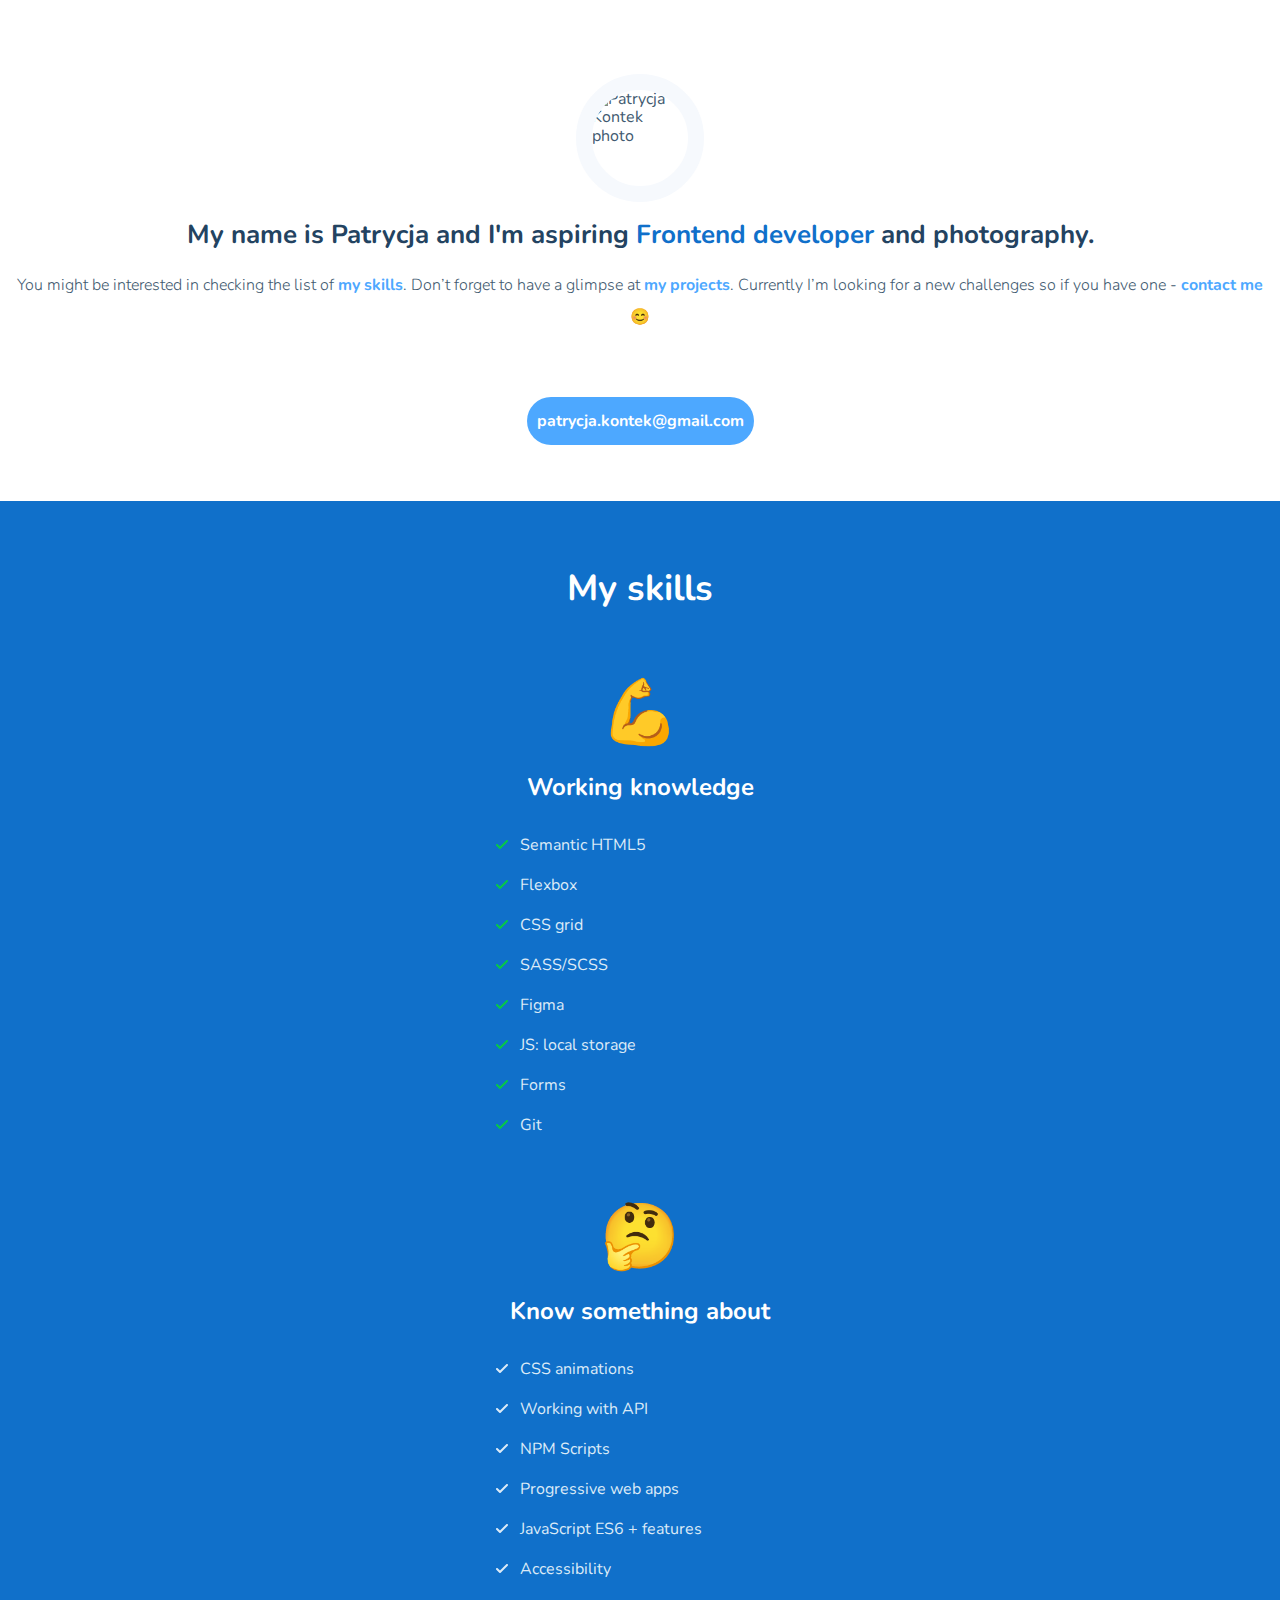
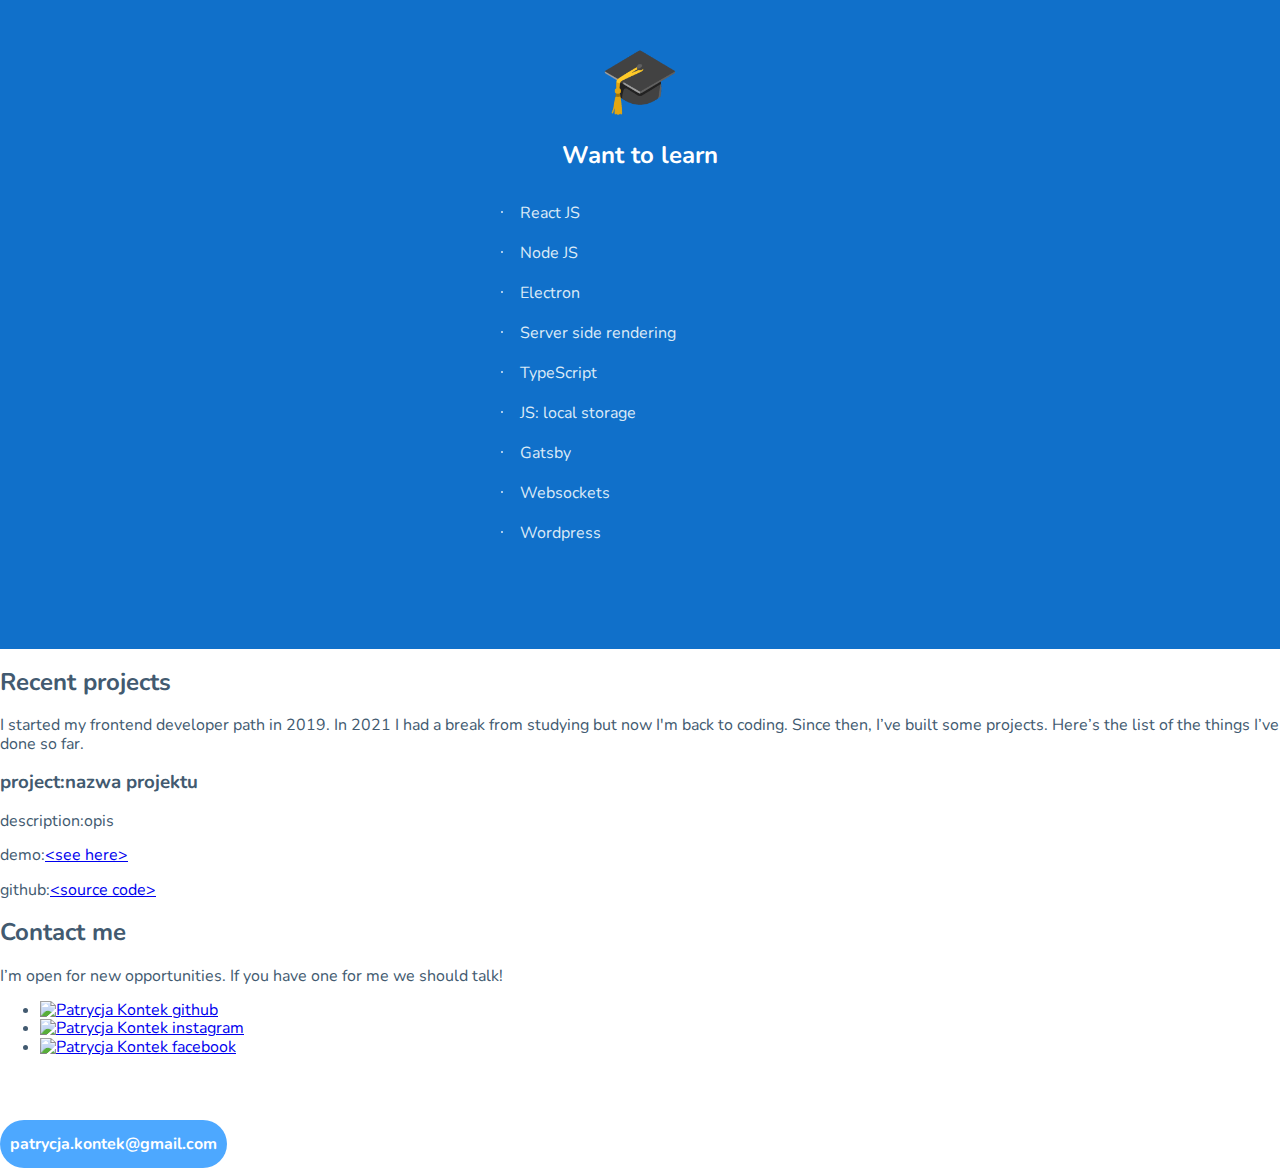
==== index.html @ debf0a19 "Updates" ====
<!doctype html><html lang="en"><head><meta charset="UTF-8"/><meta name="viewport" content="width=device-width,initial-scale=1"/><title>Patrycja Kontek - portfolio</title><meta name="description" content="PK skills & projects"/><meta property="og:title" content="Patrycja Kontek - portfolio"/><meta property="og:description" content="PK skills & projects"/><meta property="og:url" content="https://ptkontek.github.io"/><meta property="og:image" content="https://ptkontek.github.io/ptkontek.github.io/PK.png"/><link href="index.a20d1185.css" rel="stylesheet"></head><body><main><section class="hero"><div class="hero__image-container"><img class="hero__image" src="img/avatar.f8766d34.jpg" alt="Patrycja Kontek photo"/> <span class="hero__hello">Hey there! 👋</span></div><div class="hero__description"><h1 class="hero__header">My name is Patrycja and I'm aspiring <span class="hero__special">Frontend developer</span> and photography.</h1><p class="hero__paragraph">You might be interested in checking the list of <a class="hero__link" href="#skills">my skills</a>. Don’t forget to have a glimpse at <a class="hero__link" href="#project">my projects</a>. Currently I’m looking for a new challenges so if you have one - <a class="hero__link" href="#contact">contact me</a> 😊</p><a class="hero__contact" href="mailto:patrycja.kontek.programista@gmail.com">patrycja.kontek@gmail.com</a></div></section><section class="skills" id="skills"><h2 class="skills__header">My skills</h2><article class="skills-section"><span class="skills-section__emoji">💪</span><h3 class="skills-section__header">Working knowledge</h3><ul class="skills-list"><li class="skills-list__item">Semantic HTML5</li><li class="skills-list__item">Flexbox</li><li class="skills-list__item">CSS grid</li><li class="skills-list__item">SASS/SCSS</li><li class="skills-list__item">Figma</li><li class="skills-list__item">JS: local storage</li><li class="skills-list__item">Forms</li><li class="skills-list__item">Git</li></ul></article><article class="skills-section"><span class="skills-section__emoji">🤔</span><h3 class="skills-section__header">Know something about</h3><ul class="skills-list skills-list--grey"><li class="skills-list__item">CSS animations</li><li class="skills-list__item">Working with API</li><li class="skills-list__item">NPM Scripts</li><li class="skills-list__item">Progressive web apps</li><li class="skills-list__item">JavaScript ES6 + features</li><li class="skills-list__item">Accessibility</li></ul></article><article class="skills-section"><span class="skills-section__emoji">🎓</span><h3 class="skills-section__header">Want to learn</h3><ul class="skills-list skills-list--dot"><li class="skills-list__item">React JS</li><li class="skills-list__item">Node JS</li><li class="skills-list__item">Electron</li><li class="skills-list__item">Server side rendering</li><li class="skills-list__item">TypeScript</li><li class="skills-list__item">JS: local storage</li><li class="skills-list__item">Gatsby</li><li class="skills-list__item">Websockets</li><li class="skills-list__item">Wordpress</li></ul></article></section><section class="projects" id="project"><h2 class="project__header">Recent projects</h2><p class="project__description">I started my frontend developer path in 2019. In 2021 I had a break from studying but now I'm back to coding. Since then, I’ve built some projects. Here’s the list of the things I’ve done so far.</p><div class="project-grid"><article class="project"><h3 class="project__title"><span>project:</span><span>nazwa projektu</span></h3><p><span>description:</span><span>opis</span></p><p><span>demo:</span><span><a href="#" title="opis">&lt;see here&gt;</a></span></p><p><span>github:</span><span><a href="#" title="opis">&lt;source code&gt;</a></span></p></article></div></section><section class="contact" id="contact"><h2 class="contact__header">Contact me</h2><p class="contact__description">I’m open for new opportunities. If you have one for me we should talk!</p><div class="contact__links"><ul class="socials"><li class="socials__item"><a class="socials__link" href="https://github.com/ptkontek/"><img class="socials__icon" alt="Patrycja Kontek github"/></a></li><li class="socials__item"><a class="socials__link" href="https://www.instagram.com/patrycja_kontek/"><img class="socials__icon" alt="Patrycja Kontek instagram"/></a></li><li class="socials__item"><a class="socials__link" href="https://www.facebook.com/patrycja.kontek/"><img class="socials__icon" alt="Patrycja Kontek facebook"/></a></li></ul><a class="hero__contact" href="mailto:patrycja.kontek.programista@gmail.com">patrycja.kontek@gmail.com</a></div></section></main><script src="index.a20d1185.js"></script></body></html>
---- index.a20d1185.css ----
@import url(https://fonts.googleapis.com/css2?family=Nunito:wght@300;400;600;700&family=Roboto:wght@400;700&display=swap);
/*! normalize.css v8.0.1 | MIT License | github.com/necolas/normalize.css */html{line-height:1.15;-webkit-text-size-adjust:100%}body{margin:0}main{display:block}h1{font-size:2em;margin:.67em 0}hr{box-sizing:content-box;height:0;overflow:visible}pre{font-family:monospace,monospace;font-size:1em}a{background-color:transparent}abbr[title]{border-bottom:none;text-decoration:underline;text-decoration:underline dotted}b,strong{font-weight:bolder}code,kbd,samp{font-family:monospace,monospace;font-size:1em}small{font-size:80%}sub,sup{font-size:75%;line-height:0;position:relative;vertical-align:baseline}sub{bottom:-.25em}sup{top:-.5em}img{border-style:none}button,input,optgroup,select,textarea{font-family:inherit;font-size:100%;line-height:1.15;margin:0}button,input{overflow:visible}button,select{text-transform:none}[type=button],[type=reset],[type=submit],button{-webkit-appearance:button}[type=button]::-moz-focus-inner,[type=reset]::-moz-focus-inner,[type=submit]::-moz-focus-inner,button::-moz-focus-inner{border-style:none;padding:0}[type=button]:-moz-focusring,[type=reset]:-moz-focusring,[type=submit]:-moz-focusring,button:-moz-focusring{outline:1px dotted ButtonText}fieldset{padding:.35em .75em .625em}legend{box-sizing:border-box;color:inherit;display:table;max-width:100%;padding:0;white-space:normal}progress{vertical-align:baseline}textarea{overflow:auto}[type=checkbox],[type=radio]{box-sizing:border-box;padding:0}[type=number]::-webkit-inner-spin-button,[type=number]::-webkit-outer-spin-button{height:auto}[type=search]{-webkit-appearance:textfield;outline-offset:-2px}[type=search]::-webkit-search-decoration{-webkit-appearance:none}::-webkit-file-upload-button{-webkit-appearance:button;font:inherit}details{display:block}summary{display:list-item}[hidden],template{display:none}.hero{padding:74px 16px 0}.hero__contact{border-radius:64px;color:#fff;padding:4px 10px;background:#4da8ff;font-size:16px;line-height:40px;display:inline-block;text-decoration:none;font-weight:700;margin-top:48px}.hero__description{font-weight:300;font-size:16px;line-height:32px;text-align:center;margin-bottom:56px}.hero__header{font-size:26px;line-height:32px;color:#234361}.hero__hello{display:none}.hero__image{box-sizing:content-box;width:96px;height:96px;border:16px solid #f6f9fd;border-radius:50%}.hero__image-container{display:flex;align-items:center;justify-content:center}.hero__link{font-weight:700;color:#4da8ff;text-decoration:none}.hero__special{color:#1070ca}.skills{background:#1070ca;color:#fff;padding:64px 16px 88px}.skills__header{margin-top:0;font-weight:700;font-size:36px;line-height:48px;text-align:center}.skills-list{font-style:normal;font-size:16px;line-height:24px;color:#dbeaf7;width:288px;margin:0 auto;list-style-type:none;padding:0}.skills-list__item{padding:0 0 0 24px;margin:0 0 16px;position:relative}.skills-list__item:before{position:absolute;left:0;top:7px;display:block;content:"";width:12px;height:9px;background-image:url(img/small-tick-green.7747dc29.svg)}.skills-list--grey .skills-list__item:before{background-image:url(img/small-tick-grey.a397d03e.svg)}.skills-list--dot .skills-list__item:before{width:2px;height:2px;border-radius:50px;background:#dbeaf7;top:10px;left:5px}.skills-section{margin-top:64px}.skills-section__emoji{font-size:64px;line-height:72px;display:block;text-align:center}.skills-section__header{font-weight:700;font-size:24px;line-height:44px;text-align:center;margin:16px 0 24px}html{box-sizing:border-box}*,:after,:before{box-sizing:inherit}body{font-family:Nunito,sans-serif;color:#425a70}
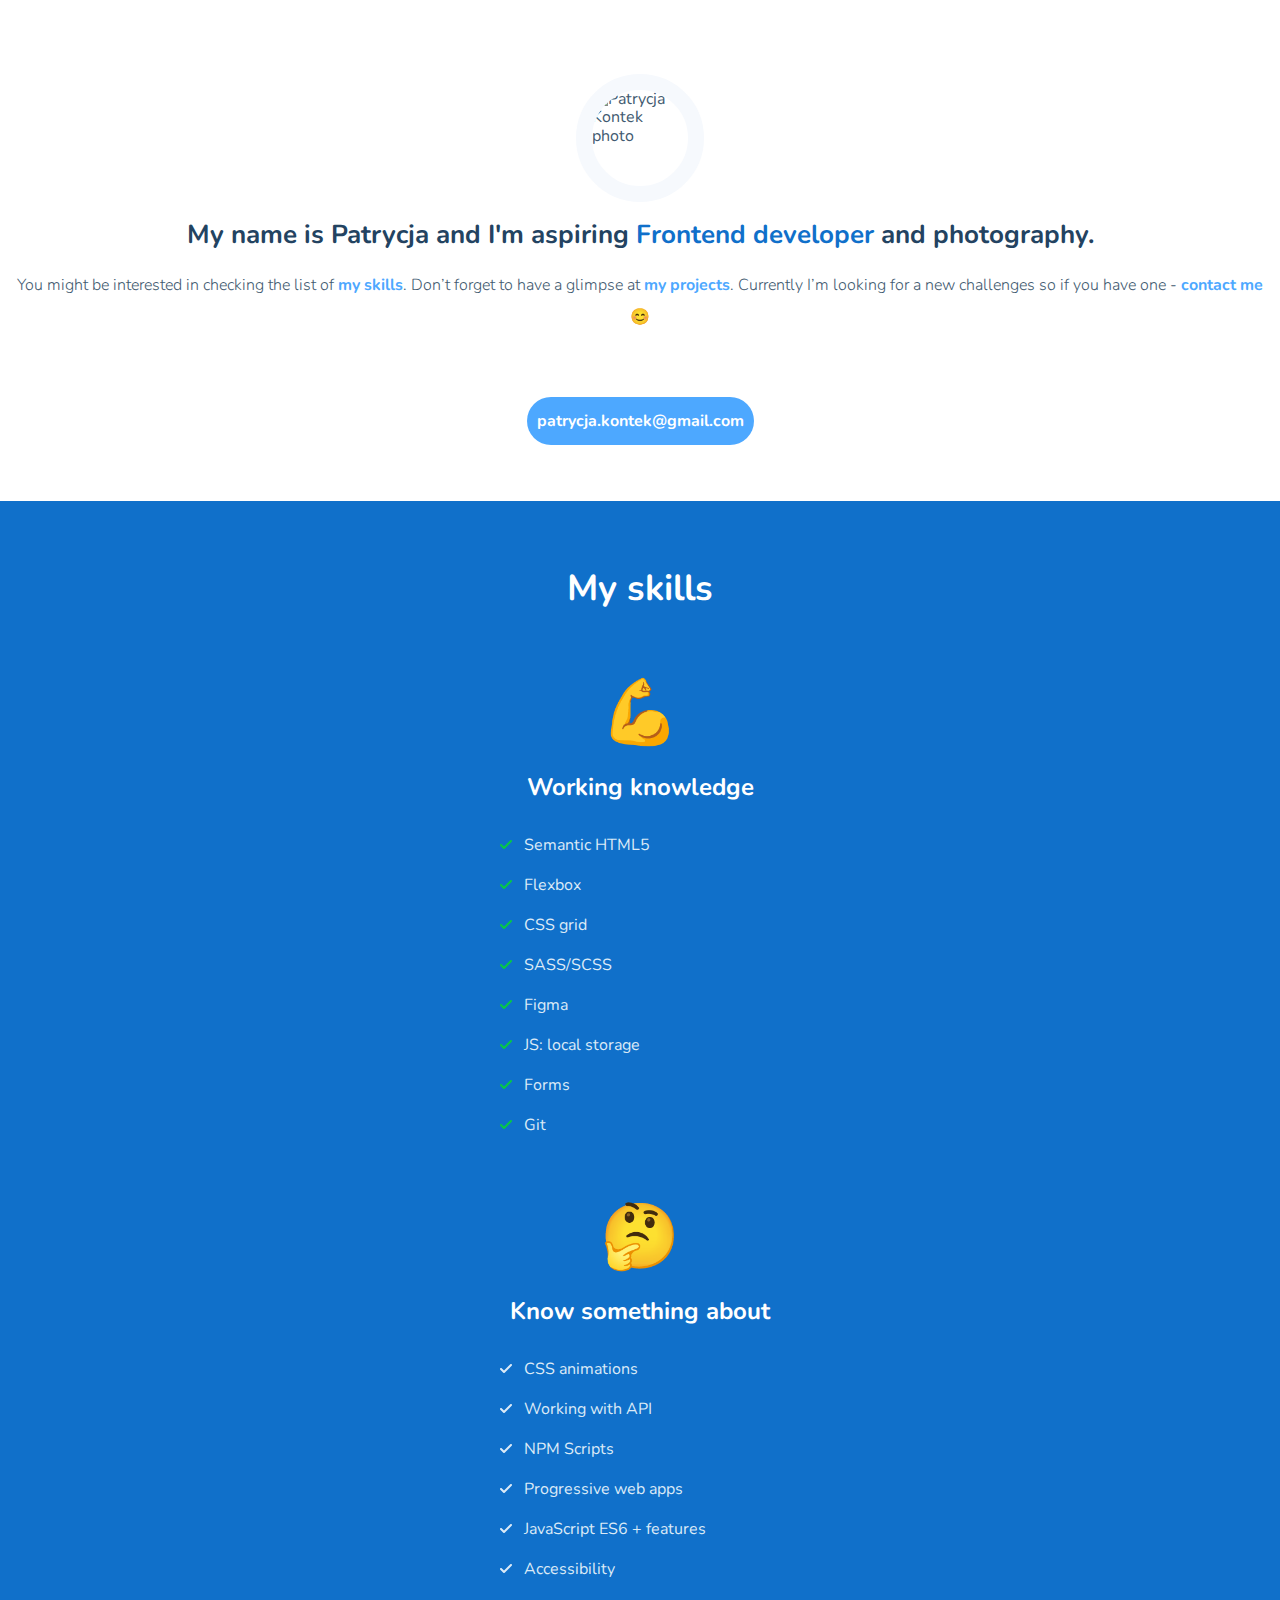
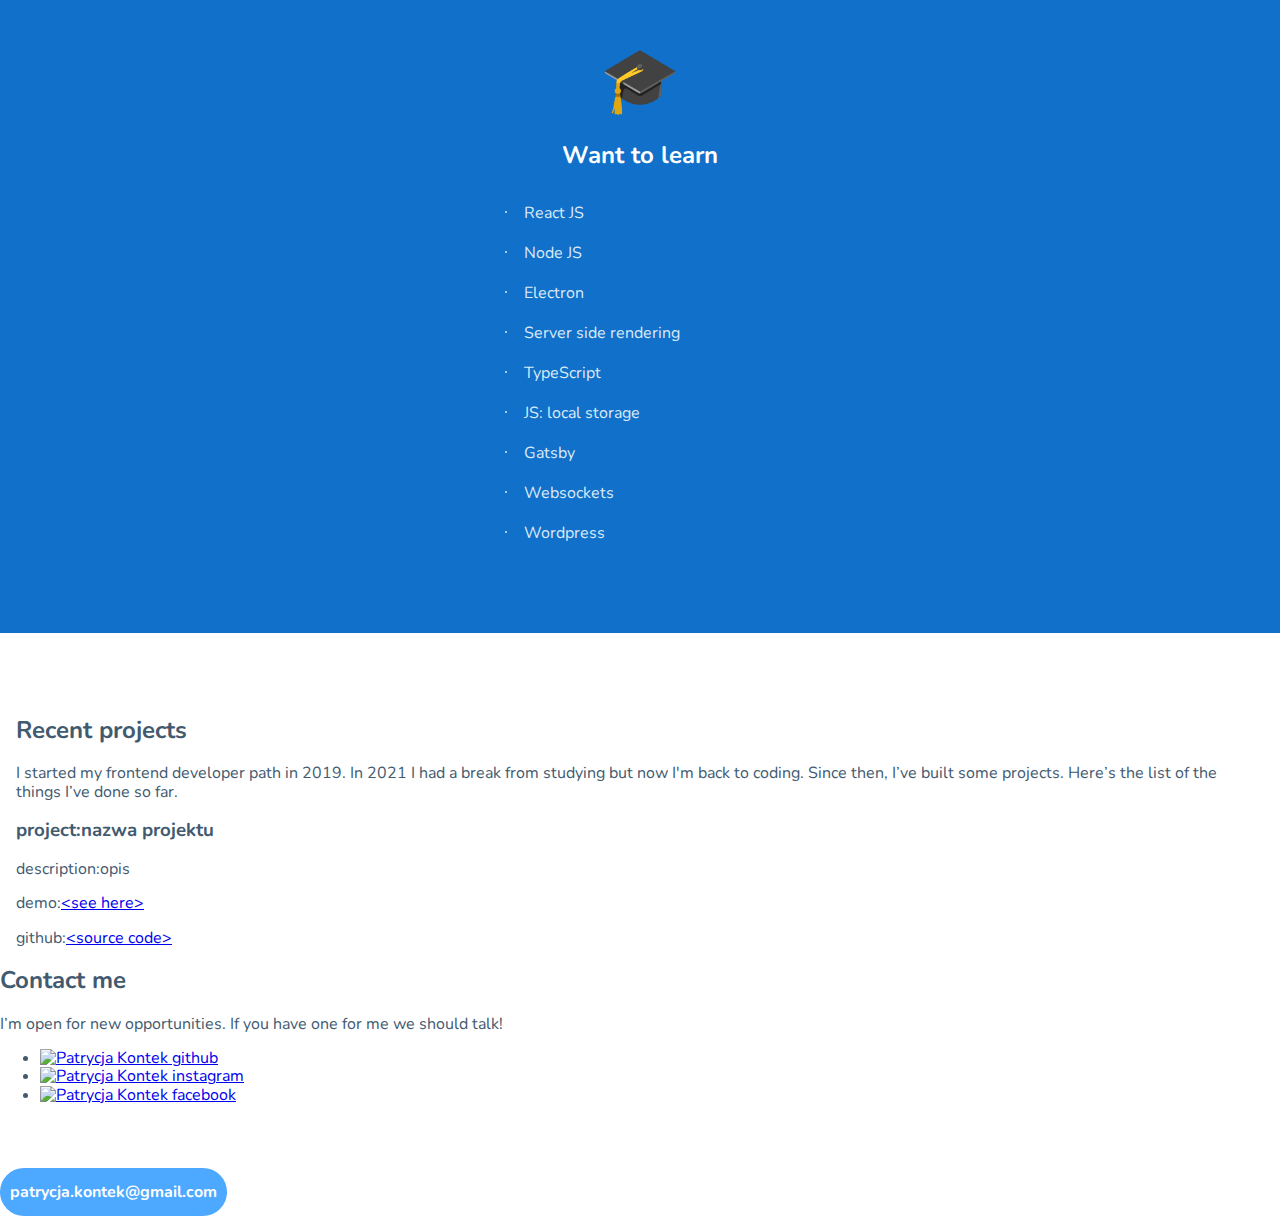
==== commit 9e03aeb2: "Updates" ====
--- a/index.html
+++ b/index.html
@@ -1 +1 @@
-<!doctype html><html lang="en"><head><meta charset="UTF-8"/><meta name="viewport" content="width=device-width,initial-scale=1"/><title>Patrycja Kontek - portfolio</title><meta name="description" content="PK skills & projects"/><meta property="og:title" content="Patrycja Kontek - portfolio"/><meta property="og:description" content="PK skills & projects"/><meta property="og:url" content="https://ptkontek.github.io"/><meta property="og:image" content="https://ptkontek.github.io/ptkontek.github.io/PK.png"/><link href="index.a20d1185.css" rel="stylesheet"></head><body><main><section class="hero"><div class="hero__image-container"><img class="hero__image" src="img/avatar.f8766d34.jpg" alt="Patrycja Kontek photo"/> <span class="hero__hello">Hey there! 👋</span></div><div class="hero__description"><h1 class="hero__header">My name is Patrycja and I'm aspiring <span class="hero__special">Frontend developer</span> and photography.</h1><p class="hero__paragraph">You might be interested in checking the list of <a class="hero__link" href="#skills">my skills</a>. Don’t forget to have a glimpse at <a class="hero__link" href="#project">my projects</a>. Currently I’m looking for a new challenges so if you have one - <a class="hero__link" href="#contact">contact me</a> 😊</p><a class="hero__contact" href="mailto:patrycja.kontek.programista@gmail.com">patrycja.kontek@gmail.com</a></div></section><section class="skills" id="skills"><h2 class="skills__header">My skills</h2><article class="skills-section"><span class="skills-section__emoji">💪</span><h3 class="skills-section__header">Working knowledge</h3><ul class="skills-list"><li class="skills-list__item">Semantic HTML5</li><li class="skills-list__item">Flexbox</li><li class="skills-list__item">CSS grid</li><li class="skills-list__item">SASS/SCSS</li><li class="skills-list__item">Figma</li><li class="skills-list__item">JS: local storage</li><li class="skills-list__item">Forms</li><li class="skills-list__item">Git</li></ul></article><article class="skills-section"><span class="skills-section__emoji">🤔</span><h3 class="skills-section__header">Know something about</h3><ul class="skills-list skills-list--grey"><li class="skills-list__item">CSS animations</li><li class="skills-list__item">Working with API</li><li class="skills-list__item">NPM Scripts</li><li class="skills-list__item">Progressive web apps</li><li class="skills-list__item">JavaScript ES6 + features</li><li class="skills-list__item">Accessibility</li></ul></article><article class="skills-section"><span class="skills-section__emoji">🎓</span><h3 class="skills-section__header">Want to learn</h3><ul class="skills-list skills-list--dot"><li class="skills-list__item">React JS</li><li class="skills-list__item">Node JS</li><li class="skills-list__item">Electron</li><li class="skills-list__item">Server side rendering</li><li class="skills-list__item">TypeScript</li><li class="skills-list__item">JS: local storage</li><li class="skills-list__item">Gatsby</li><li class="skills-list__item">Websockets</li><li class="skills-list__item">Wordpress</li></ul></article></section><section class="projects" id="project"><h2 class="project__header">Recent projects</h2><p class="project__description">I started my frontend developer path in 2019. In 2021 I had a break from studying but now I'm back to coding. Since then, I’ve built some projects. Here’s the list of the things I’ve done so far.</p><div class="project-grid"><article class="project"><h3 class="project__title"><span>project:</span><span>nazwa projektu</span></h3><p><span>description:</span><span>opis</span></p><p><span>demo:</span><span><a href="#" title="opis">&lt;see here&gt;</a></span></p><p><span>github:</span><span><a href="#" title="opis">&lt;source code&gt;</a></span></p></article></div></section><section class="contact" id="contact"><h2 class="contact__header">Contact me</h2><p class="contact__description">I’m open for new opportunities. If you have one for me we should talk!</p><div class="contact__links"><ul class="socials"><li class="socials__item"><a class="socials__link" href="https://github.com/ptkontek/"><img class="socials__icon" alt="Patrycja Kontek github"/></a></li><li class="socials__item"><a class="socials__link" href="https://www.instagram.com/patrycja_kontek/"><img class="socials__icon" alt="Patrycja Kontek instagram"/></a></li><li class="socials__item"><a class="socials__link" href="https://www.facebook.com/patrycja.kontek/"><img class="socials__icon" alt="Patrycja Kontek facebook"/></a></li></ul><a class="hero__contact" href="mailto:patrycja.kontek.programista@gmail.com">patrycja.kontek@gmail.com</a></div></section></main><script src="index.a20d1185.js"></script></body></html>+<!doctype html><html lang="en"><head><meta charset="UTF-8"/><meta name="viewport" content="width=device-width,initial-scale=1"/><title>Patrycja Kontek - portfolio</title><meta name="description" content="PK skills & projects"/><meta property="og:title" content="Patrycja Kontek - portfolio"/><meta property="og:description" content="PK skills & projects"/><meta property="og:url" content="https://ptkontek.github.io"/><meta property="og:image" content="https://ptkontek.github.io/ptkontek.github.io/PK.png"/><link href="index.003c9dbf.css" rel="stylesheet"></head><body><main><section class="hero"><div class="hero__image-container"><img class="hero__image" src="img/avatar.f8766d34.jpg" alt="Patrycja Kontek photo"/> <span class="hero__hello">Hey there! 👋</span></div><div class="hero__description"><h1 class="hero__header">My name is Patrycja and I'm aspiring <span class="hero__special">Frontend developer</span> and photography.</h1><p class="hero__paragraph">You might be interested in checking the list of <a class="hero__link" href="#skills">my skills</a>. Don’t forget to have a glimpse at <a class="hero__link" href="#project">my projects</a>. Currently I’m looking for a new challenges so if you have one - <a class="hero__link" href="#contact">contact me</a> 😊</p><a class="hero__contact" href="mailto:patrycja.kontek.programista@gmail.com">patrycja.kontek@gmail.com</a></div></section><section class="skills" id="skills"><h2 class="skills__header">My skills</h2><article class="skills-section"><span class="skills-section__emoji">💪</span><h3 class="skills-section__header">Working knowledge</h3><ul class="skills-list"><li class="skills-list__item">Semantic HTML5</li><li class="skills-list__item">Flexbox</li><li class="skills-list__item">CSS grid</li><li class="skills-list__item">SASS/SCSS</li><li class="skills-list__item">Figma</li><li class="skills-list__item">JS: local storage</li><li class="skills-list__item">Forms</li><li class="skills-list__item">Git</li></ul></article><article class="skills-section"><span class="skills-section__emoji">🤔</span><h3 class="skills-section__header">Know something about</h3><ul class="skills-list skills-list--grey"><li class="skills-list__item">CSS animations</li><li class="skills-list__item">Working with API</li><li class="skills-list__item">NPM Scripts</li><li class="skills-list__item">Progressive web apps</li><li class="skills-list__item">JavaScript ES6 + features</li><li class="skills-list__item">Accessibility</li></ul></article><article class="skills-section"><span class="skills-section__emoji">🎓</span><h3 class="skills-section__header">Want to learn</h3><ul class="skills-list skills-list--dot"><li class="skills-list__item">React JS</li><li class="skills-list__item">Node JS</li><li class="skills-list__item">Electron</li><li class="skills-list__item">Server side rendering</li><li class="skills-list__item">TypeScript</li><li class="skills-list__item">JS: local storage</li><li class="skills-list__item">Gatsby</li><li class="skills-list__item">Websockets</li><li class="skills-list__item">Wordpress</li></ul></article></section><section class="projects" id="project"><h2 class="project__header">Recent projects</h2><p class="project__description">I started my frontend developer path in 2019. In 2021 I had a break from studying but now I'm back to coding. Since then, I’ve built some projects. Here’s the list of the things I’ve done so far.</p><div class="project-grid"><article class="project"><h3 class="project__title"><span>project:</span><span>nazwa projektu</span></h3><p><span>description:</span><span>opis</span></p><p><span>demo:</span><span><a href="#" title="opis">&lt;see here&gt;</a></span></p><p><span>github:</span><span><a href="#" title="opis">&lt;source code&gt;</a></span></p></article></div></section><section class="contact" id="contact"><h2 class="contact__header">Contact me</h2><p class="contact__description">I’m open for new opportunities. If you have one for me we should talk!</p><div class="contact__links"><ul class="socials"><li class="socials__item"><a class="socials__link" href="https://github.com/ptkontek/"><img class="socials__icon" alt="Patrycja Kontek github"/></a></li><li class="socials__item"><a class="socials__link" href="https://www.instagram.com/patrycja_kontek/"><img class="socials__icon" alt="Patrycja Kontek instagram"/></a></li><li class="socials__item"><a class="socials__link" href="https://www.facebook.com/patrycja.kontek/"><img class="socials__icon" alt="Patrycja Kontek facebook"/></a></li></ul><a class="hero__contact" href="mailto:patrycja.kontek.programista@gmail.com">patrycja.kontek@gmail.com</a></div></section></main><script src="index.003c9dbf.js"></script></body></html>--- a/index.003c9dbf.css
+++ b/index.003c9dbf.css
@@ -0,0 +1,2 @@
+@import url(https://fonts.googleapis.com/css2?family=Nunito:wght@300;400;600;700&family=Roboto:wght@400;700&display=swap);
+/*! normalize.css v8.0.1 | MIT License | github.com/necolas/normalize.css */html{line-height:1.15;-webkit-text-size-adjust:100%}body{margin:0}main{display:block}h1{font-size:2em;margin:.67em 0}hr{box-sizing:content-box;height:0;overflow:visible}pre{font-family:monospace,monospace;font-size:1em}a{background-color:transparent}abbr[title]{border-bottom:none;text-decoration:underline;text-decoration:underline dotted}b,strong{font-weight:bolder}code,kbd,samp{font-family:monospace,monospace;font-size:1em}small{font-size:80%}sub,sup{font-size:75%;line-height:0;position:relative;vertical-align:baseline}sub{bottom:-.25em}sup{top:-.5em}img{border-style:none}button,input,optgroup,select,textarea{font-family:inherit;font-size:100%;line-height:1.15;margin:0}button,input{overflow:visible}button,select{text-transform:none}[type=button],[type=reset],[type=submit],button{-webkit-appearance:button}[type=button]::-moz-focus-inner,[type=reset]::-moz-focus-inner,[type=submit]::-moz-focus-inner,button::-moz-focus-inner{border-style:none;padding:0}[type=button]:-moz-focusring,[type=reset]:-moz-focusring,[type=submit]:-moz-focusring,button:-moz-focusring{outline:1px dotted ButtonText}fieldset{padding:.35em .75em .625em}legend{box-sizing:border-box;color:inherit;display:table;max-width:100%;padding:0;white-space:normal}progress{vertical-align:baseline}textarea{overflow:auto}[type=checkbox],[type=radio]{box-sizing:border-box;padding:0}[type=number]::-webkit-inner-spin-button,[type=number]::-webkit-outer-spin-button{height:auto}[type=search]{-webkit-appearance:textfield;outline-offset:-2px}[type=search]::-webkit-search-decoration{-webkit-appearance:none}::-webkit-file-upload-button{-webkit-appearance:button;font:inherit}details{display:block}summary{display:list-item}[hidden],template{display:none}.hero{padding:74px 16px 0}.hero__contact{border-radius:64px;color:#fff;padding:4px 10px;background:#4da8ff;font-size:16px;line-height:40px;display:inline-block;text-decoration:none;font-weight:700;margin-top:48px}.hero__description{font-weight:300;font-size:16px;line-height:32px;text-align:center;margin-bottom:56px}.hero__header{font-size:26px;line-height:32px;color:#234361}.hero__hello{display:none}.hero__image{box-sizing:content-box;width:96px;height:96px;border:16px solid #f6f9fd;border-radius:50%}.hero__image-container{display:flex;align-items:center;justify-content:center}.hero__link{font-weight:700;color:#4da8ff;text-decoration:none}.hero__special{color:#1070ca}.skills{background:#1070ca;color:#fff;padding:64px 16px 88px}.skills__header{margin-top:0;font-weight:700;font-size:36px;line-height:48px;text-align:center}.skills-list{font-style:normal;font-size:16px;line-height:24px;color:#dbeaf7;width:288px;margin:0 auto;list-style-type:none;padding:0}.skills-list__item{padding:0 0 0 24px;margin:16px 4px 0;position:relative}.skills-list__item:before{position:absolute;left:0;top:7px;display:block;content:"";width:12px;height:9px;background-image:url(img/small-tick-green.7747dc29.svg)}.skills-list--grey .skills-list__item:before{background-image:url(img/small-tick-grey.a397d03e.svg)}.skills-list--dot .skills-list__item:before{width:2px;height:2px;border-radius:50px;background:#dbeaf7;top:10px;left:5px}.skills-section{margin-top:64px}.skills-section__emoji{font-size:64px;line-height:72px;display:block;text-align:center}.skills-section__header{font-weight:700;font-size:24px;line-height:44px;text-align:center;margin:16px 0 24px}.projects{padding:64px 16px 0}.projects__header{font-weight:700;font-size:36px;line-height:48px;text-align:center;color:#234361}html{box-sizing:border-box}*,:after,:before{box-sizing:inherit}body{font-family:Nunito,sans-serif;color:#425a70}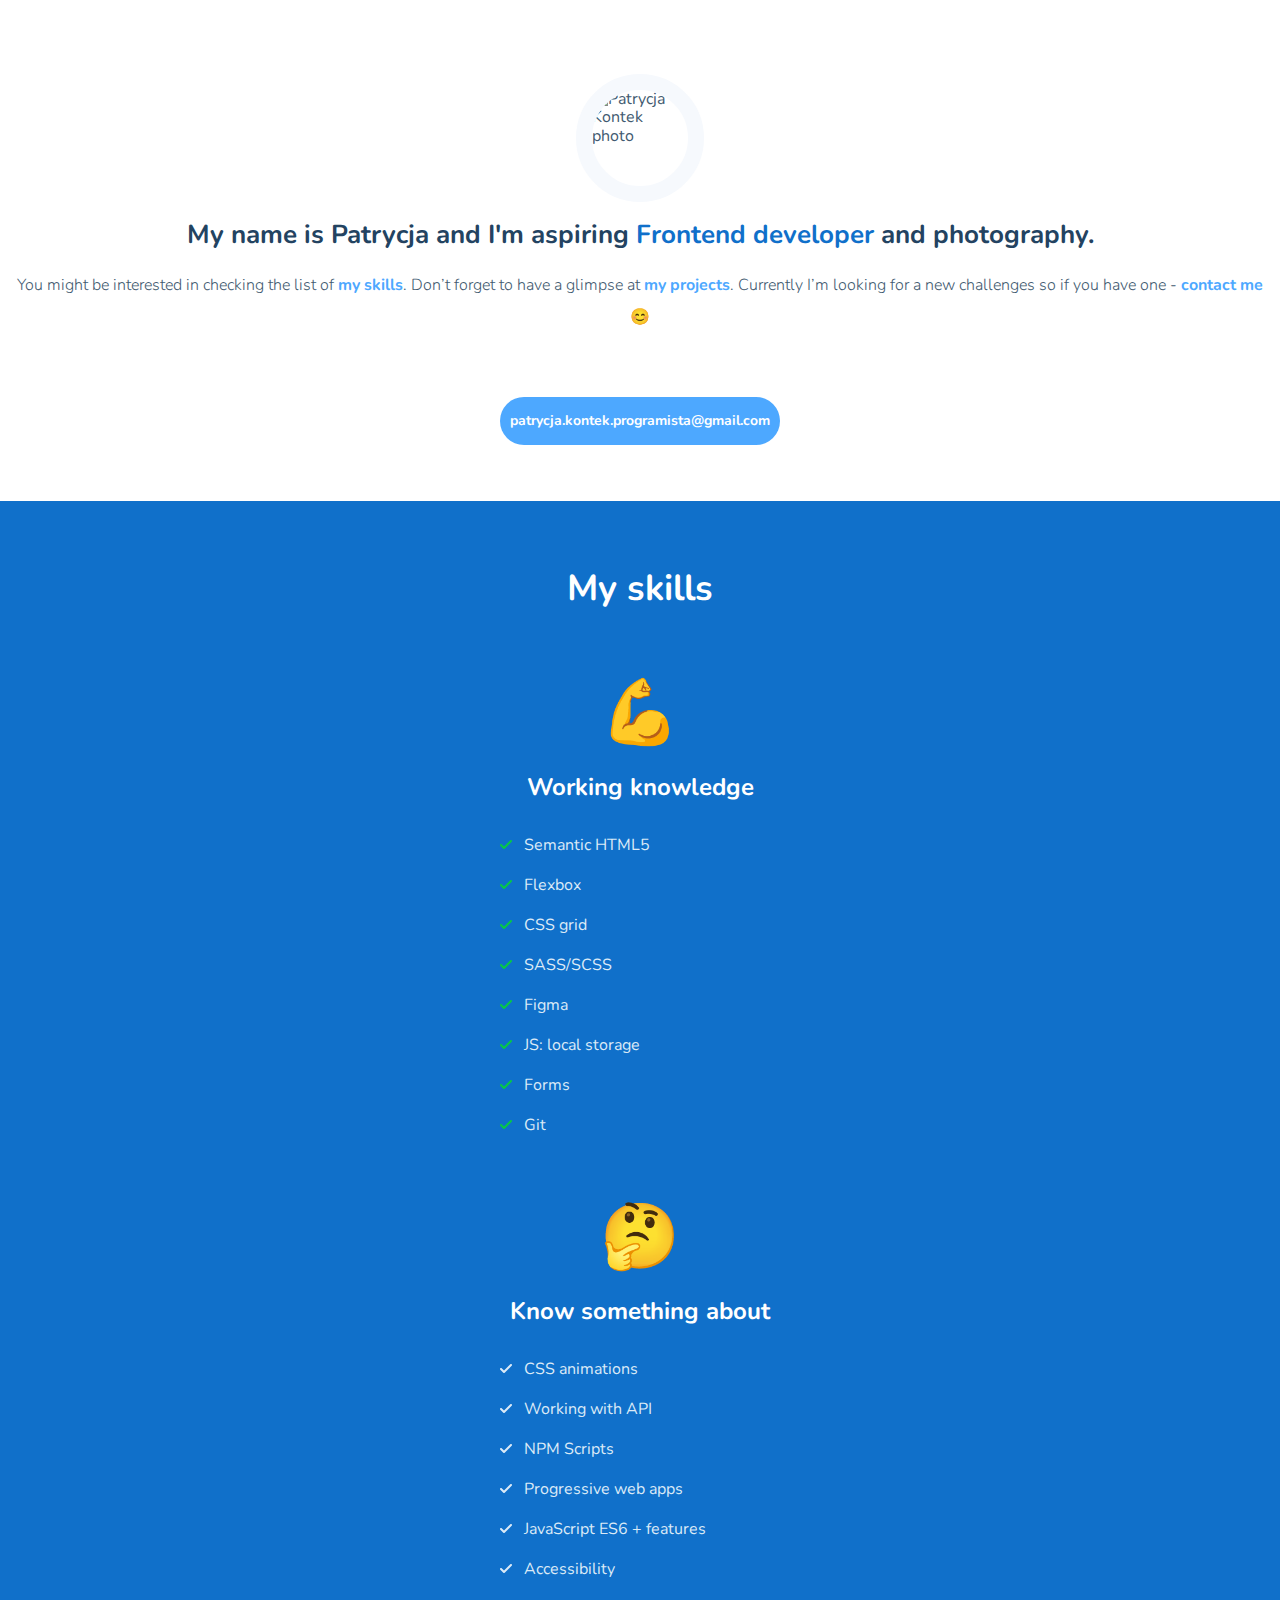
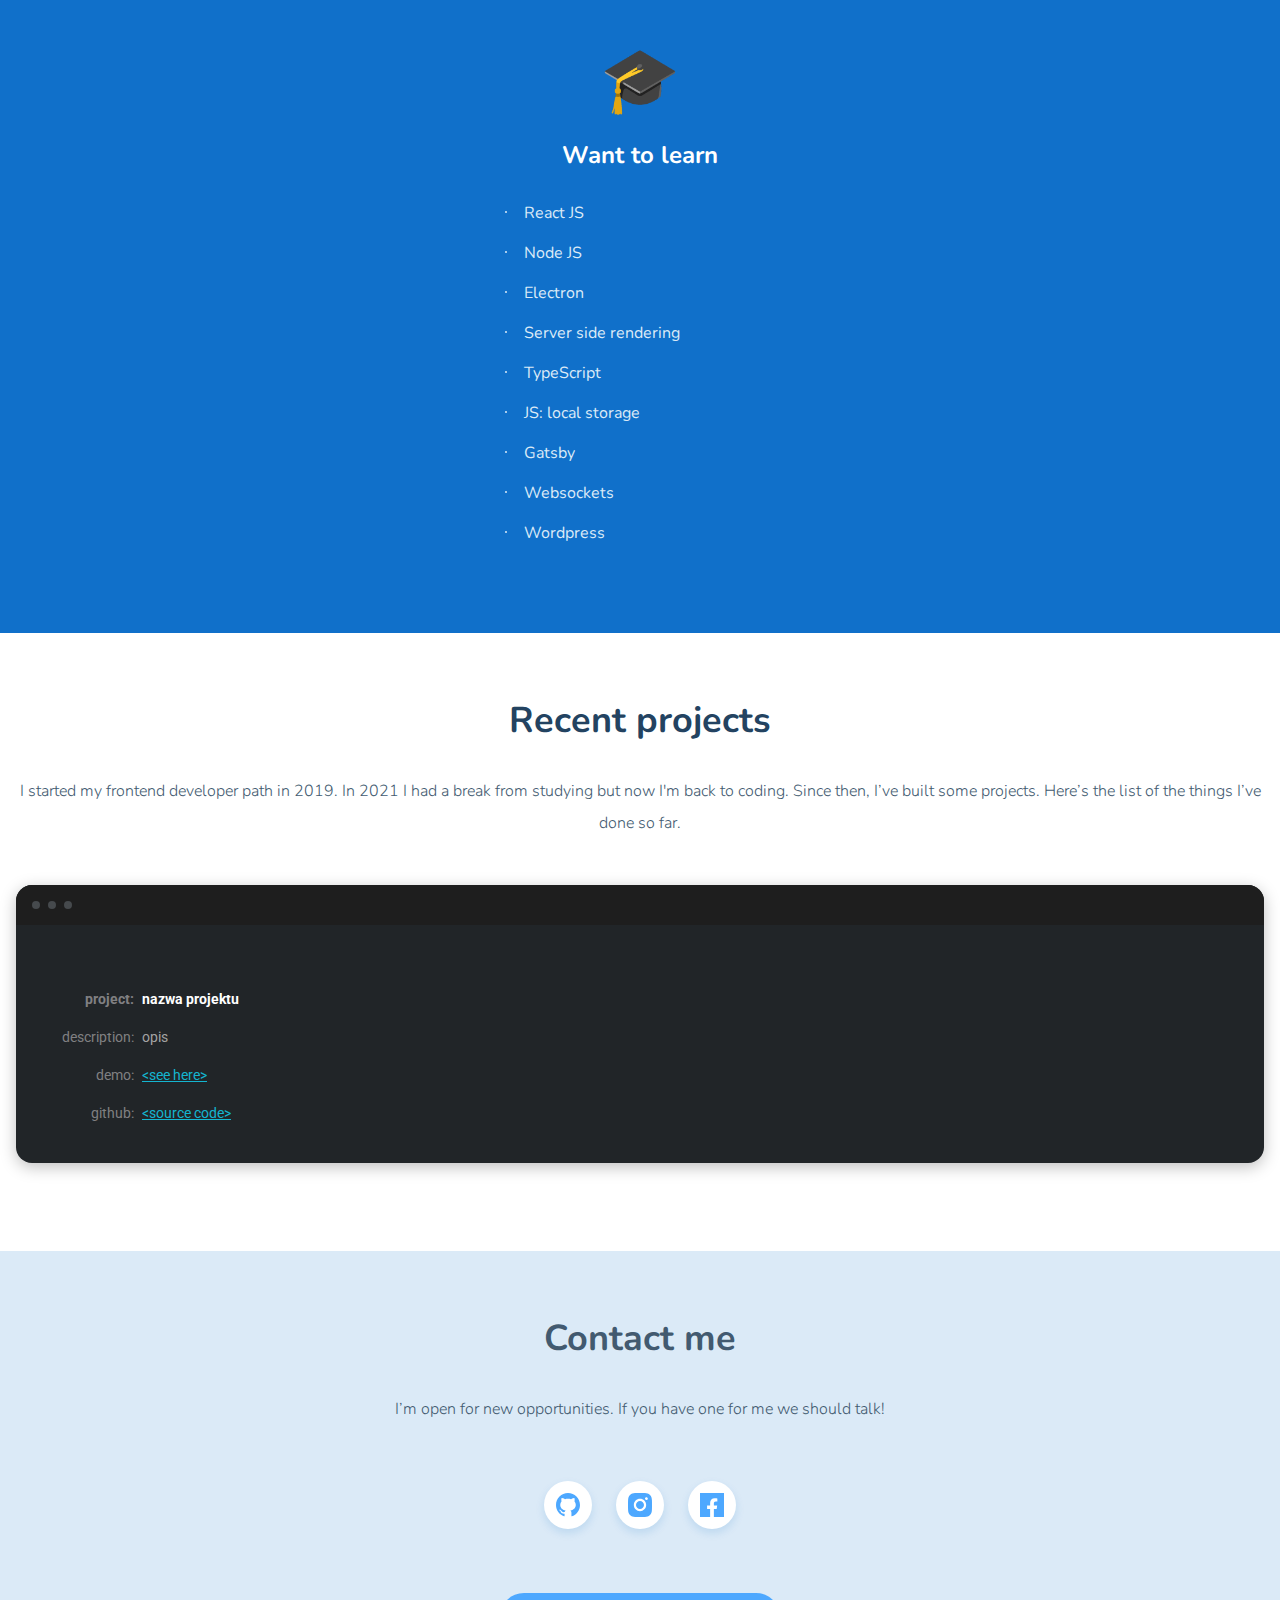
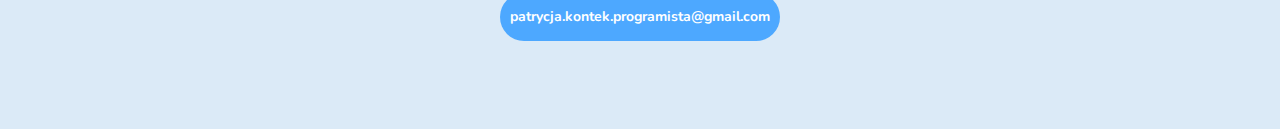
==== commit f9f600c7: "Updates" ====
--- a/index.html
+++ b/index.html
@@ -1 +1 @@
-<!doctype html><html lang="en"><head><meta charset="UTF-8"/><meta name="viewport" content="width=device-width,initial-scale=1"/><title>Patrycja Kontek - portfolio</title><meta name="description" content="PK skills & projects"/><meta property="og:title" content="Patrycja Kontek - portfolio"/><meta property="og:description" content="PK skills & projects"/><meta property="og:url" content="https://ptkontek.github.io"/><meta property="og:image" content="https://ptkontek.github.io/ptkontek.github.io/PK.png"/><link href="index.003c9dbf.css" rel="stylesheet"></head><body><main><section class="hero"><div class="hero__image-container"><img class="hero__image" src="img/avatar.f8766d34.jpg" alt="Patrycja Kontek photo"/> <span class="hero__hello">Hey there! 👋</span></div><div class="hero__description"><h1 class="hero__header">My name is Patrycja and I'm aspiring <span class="hero__special">Frontend developer</span> and photography.</h1><p class="hero__paragraph">You might be interested in checking the list of <a class="hero__link" href="#skills">my skills</a>. Don’t forget to have a glimpse at <a class="hero__link" href="#project">my projects</a>. Currently I’m looking for a new challenges so if you have one - <a class="hero__link" href="#contact">contact me</a> 😊</p><a class="hero__contact" href="mailto:patrycja.kontek.programista@gmail.com">patrycja.kontek@gmail.com</a></div></section><section class="skills" id="skills"><h2 class="skills__header">My skills</h2><article class="skills-section"><span class="skills-section__emoji">💪</span><h3 class="skills-section__header">Working knowledge</h3><ul class="skills-list"><li class="skills-list__item">Semantic HTML5</li><li class="skills-list__item">Flexbox</li><li class="skills-list__item">CSS grid</li><li class="skills-list__item">SASS/SCSS</li><li class="skills-list__item">Figma</li><li class="skills-list__item">JS: local storage</li><li class="skills-list__item">Forms</li><li class="skills-list__item">Git</li></ul></article><article class="skills-section"><span class="skills-section__emoji">🤔</span><h3 class="skills-section__header">Know something about</h3><ul class="skills-list skills-list--grey"><li class="skills-list__item">CSS animations</li><li class="skills-list__item">Working with API</li><li class="skills-list__item">NPM Scripts</li><li class="skills-list__item">Progressive web apps</li><li class="skills-list__item">JavaScript ES6 + features</li><li class="skills-list__item">Accessibility</li></ul></article><article class="skills-section"><span class="skills-section__emoji">🎓</span><h3 class="skills-section__header">Want to learn</h3><ul class="skills-list skills-list--dot"><li class="skills-list__item">React JS</li><li class="skills-list__item">Node JS</li><li class="skills-list__item">Electron</li><li class="skills-list__item">Server side rendering</li><li class="skills-list__item">TypeScript</li><li class="skills-list__item">JS: local storage</li><li class="skills-list__item">Gatsby</li><li class="skills-list__item">Websockets</li><li class="skills-list__item">Wordpress</li></ul></article></section><section class="projects" id="project"><h2 class="project__header">Recent projects</h2><p class="project__description">I started my frontend developer path in 2019. In 2021 I had a break from studying but now I'm back to coding. Since then, I’ve built some projects. Here’s the list of the things I’ve done so far.</p><div class="project-grid"><article class="project"><h3 class="project__title"><span>project:</span><span>nazwa projektu</span></h3><p><span>description:</span><span>opis</span></p><p><span>demo:</span><span><a href="#" title="opis">&lt;see here&gt;</a></span></p><p><span>github:</span><span><a href="#" title="opis">&lt;source code&gt;</a></span></p></article></div></section><section class="contact" id="contact"><h2 class="contact__header">Contact me</h2><p class="contact__description">I’m open for new opportunities. If you have one for me we should talk!</p><div class="contact__links"><ul class="socials"><li class="socials__item"><a class="socials__link" href="https://github.com/ptkontek/"><img class="socials__icon" alt="Patrycja Kontek github"/></a></li><li class="socials__item"><a class="socials__link" href="https://www.instagram.com/patrycja_kontek/"><img class="socials__icon" alt="Patrycja Kontek instagram"/></a></li><li class="socials__item"><a class="socials__link" href="https://www.facebook.com/patrycja.kontek/"><img class="socials__icon" alt="Patrycja Kontek facebook"/></a></li></ul><a class="hero__contact" href="mailto:patrycja.kontek.programista@gmail.com">patrycja.kontek@gmail.com</a></div></section></main><script src="index.003c9dbf.js"></script></body></html>+<!doctype html><html lang="en"><head><meta charset="UTF-8"/><meta name="viewport" content="width=device-width,initial-scale=1"/><title>Patrycja Kontek - portfolio</title><meta name="description" content="PK skills & projects"/><meta property="og:title" content="Patrycja Kontek - portfolio"/><meta property="og:description" content="PK skills & projects"/><meta property="og:url" content="https://ptkontek.github.io"/><meta property="og:image" content="https://ptkontek.github.io/ptkontek.github.io/PK.png"/><link href="index.9ebd33c2.css" rel="stylesheet"></head><body><main><section class="hero"><div class="hero__image-container"><img class="hero__image" src="img/avatar.f8766d34.jpg" alt="Patrycja Kontek photo"/> <span class="hero__hello">Hey there! 👋</span></div><div class="hero__description"><h1 class="hero__header">My name is Patrycja and I'm aspiring <span class="hero__special">Frontend developer</span> and photography.</h1><p class="hero__paragraph">You might be interested in checking the list of <a class="hero__link" href="#skills">my skills</a>. Don’t forget to have a glimpse at <a class="hero__link" href="#project">my projects</a>. Currently I’m looking for a new challenges so if you have one - <a class="hero__link" href="#contact">contact me</a> 😊</p><a class="hero__contact" href="mailto:patrycja.kontek.programista@gmail.com">patrycja.kontek.programista@gmail.com</a></div></section><section class="skills" id="skills"><h2 class="skills__header">My skills</h2><article class="skills-section"><span class="skills-section__emoji">💪</span><h3 class="skills-section__header">Working knowledge</h3><ul class="skills-list"><li class="skills-list__item">Semantic HTML5</li><li class="skills-list__item">Flexbox</li><li class="skills-list__item">CSS grid</li><li class="skills-list__item">SASS/SCSS</li><li class="skills-list__item">Figma</li><li class="skills-list__item">JS: local storage</li><li class="skills-list__item">Forms</li><li class="skills-list__item">Git</li></ul></article><article class="skills-section"><span class="skills-section__emoji">🤔</span><h3 class="skills-section__header">Know something about</h3><ul class="skills-list skills-list--grey"><li class="skills-list__item">CSS animations</li><li class="skills-list__item">Working with API</li><li class="skills-list__item">NPM Scripts</li><li class="skills-list__item">Progressive web apps</li><li class="skills-list__item">JavaScript ES6 + features</li><li class="skills-list__item">Accessibility</li></ul></article><article class="skills-section"><span class="skills-section__emoji">🎓</span><h3 class="skills-section__header">Want to learn</h3><ul class="skills-list skills-list--dot"><li class="skills-list__item">React JS</li><li class="skills-list__item">Node JS</li><li class="skills-list__item">Electron</li><li class="skills-list__item">Server side rendering</li><li class="skills-list__item">TypeScript</li><li class="skills-list__item">JS: local storage</li><li class="skills-list__item">Gatsby</li><li class="skills-list__item">Websockets</li><li class="skills-list__item">Wordpress</li></ul></article></section><section class="projects" id="project"><h2 class="projects__header">Recent projects</h2><p class="projects__description">I started my frontend developer path in 2019. In 2021 I had a break from studying but now I'm back to coding. Since then, I’ve built some projects. Here’s the list of the things I’ve done so far.</p><div class="project-grid"><article class="project"><div class="project__window"><span class="project__circle"></span> <span class="project__circle"></span> <span class="project__circle"></span></div><div class="project__content"><img src="img/github-icon.ad33650a.svg" alt=""/><h3 class="project__grid project__title"><span class="project__label">project:</span><span>nazwa projektu</span></h3><p class="project__grid"><span class="project__label">description:</span><span>opis</span></p><p class="project__grid"><span class="project__label">demo:</span><span><a class="project__link" href="#" title="opis">&lt;see here&gt;</a></span></p><p class="project__grid"><span class="project__label">github:</span><span><a class="project__link" href="#" title="opis">&lt;source code&gt;</a></span></p></div></article></div></section><section class="contact" id="contact"><h2 class="contact__header">Contact me</h2><p class="contact__description">I’m open for new opportunities. If you have one for me we should talk!</p><div class="contact__links"><ul class="socials"><li class="socials__item"><a class="socials__link" href="https://github.com/ptkontek/"><img src="img/github.d527165b.svg" class="socials__icon" alt="Patrycja Kontek github"/></a></li><li class="socials__item"><a class="socials__link" href="https://www.instagram.com/patrycja_kontek/"><img src="img/ig.d5ce63e5.svg" class="socials__icon" alt="Patrycja Kontek instagram"/></a></li><li class="socials__item"><a class="socials__link" href="https://www.facebook.com/patrycja.kontek/"><img src="img/fb.1e018c8b.svg" class="socials__icon" alt="Patrycja Kontek facebook"/></a></li></ul><a class="contact__mail" href="mailto:patrycja.kontek.programista@gmail.com">patrycja.kontek.programista@gmail.com</a></div></section></main><script src="index.9ebd33c2.js"></script></body></html>--- a/index.9ebd33c2.css
+++ b/index.9ebd33c2.css
@@ -0,0 +1,2 @@
+@import url(https://fonts.googleapis.com/css2?family=Nunito:wght@300;400;600;700&family=Roboto:wght@400;700&display=swap);
+/*! normalize.css v8.0.1 | MIT License | github.com/necolas/normalize.css */html{line-height:1.15;-webkit-text-size-adjust:100%}body{margin:0}main{display:block}h1{font-size:2em;margin:.67em 0}hr{box-sizing:content-box;height:0;overflow:visible}pre{font-family:monospace,monospace;font-size:1em}a{background-color:transparent}abbr[title]{border-bottom:none;text-decoration:underline;text-decoration:underline dotted}b,strong{font-weight:bolder}code,kbd,samp{font-family:monospace,monospace;font-size:1em}small{font-size:80%}sub,sup{font-size:75%;line-height:0;position:relative;vertical-align:baseline}sub{bottom:-.25em}sup{top:-.5em}img{border-style:none}button,input,optgroup,select,textarea{font-family:inherit;font-size:100%;line-height:1.15;margin:0}button,input{overflow:visible}button,select{text-transform:none}[type=button],[type=reset],[type=submit],button{-webkit-appearance:button}[type=button]::-moz-focus-inner,[type=reset]::-moz-focus-inner,[type=submit]::-moz-focus-inner,button::-moz-focus-inner{border-style:none;padding:0}[type=button]:-moz-focusring,[type=reset]:-moz-focusring,[type=submit]:-moz-focusring,button:-moz-focusring{outline:1px dotted ButtonText}fieldset{padding:.35em .75em .625em}legend{box-sizing:border-box;color:inherit;display:table;max-width:100%;padding:0;white-space:normal}progress{vertical-align:baseline}textarea{overflow:auto}[type=checkbox],[type=radio]{box-sizing:border-box;padding:0}[type=number]::-webkit-inner-spin-button,[type=number]::-webkit-outer-spin-button{height:auto}[type=search]{-webkit-appearance:textfield;outline-offset:-2px}[type=search]::-webkit-search-decoration{-webkit-appearance:none}::-webkit-file-upload-button{-webkit-appearance:button;font:inherit}details{display:block}summary{display:list-item}[hidden],template{display:none}.contact{background:#dbeaf7;padding:64px 16px 88px}.contact__header{margin-top:0;font-weight:700;font-size:36px;line-height:48px;text-align:center}.contact__description{font-weight:300;font-size:16px;line-height:32px;text-align:center;color:#425a70}.contact__links{text-align:center}.contact__mail{border-radius:64px;color:#fff;padding:4px 10px;background:#4da8ff;font-size:14px;line-height:40px;display:inline-block;text-decoration:none;font-weight:700}.hero{padding:74px 16px 0}.hero__contact{border-radius:64px;color:#fff;padding:4px 10px;background:#4da8ff;font-size:14px;line-height:40px;display:inline-block;text-decoration:none;font-weight:700;margin-top:48px}.hero__description{font-weight:300;font-size:16px;line-height:32px;text-align:center;margin-bottom:56px}.hero__header{font-size:26px;line-height:32px;color:#234361}.hero__hello{display:none}.hero__image{box-sizing:content-box;width:96px;height:96px;border:16px solid #f6f9fd;border-radius:50%}.hero__image-container{display:flex;align-items:center;justify-content:center}.hero__link{font-weight:700;color:#4da8ff;text-decoration:none}.hero__special{color:#1070ca}.projects{padding:64px 16px 88px}.projects__header{margin-top:0;font-weight:700;font-size:36px;line-height:48px;text-align:center;color:#234361}.projects__description{font-weight:300;font-size:16px;line-height:32px;text-align:center;margin-bottom:46px}.project{background:#212528;border-radius:16px;color:#a3a3a3;font-family:Roboto,sans-serif;font-size:14px;font-weight:400;line-height:24px;overflow:hidden;box-shadow:0 4px 16px rgba(0,0,0,.25)}.project__circle{display:block;width:8px;height:8px;background:#464a4d;border-radius:50px;margin-right:8px}.project__content{padding:24px 16px}.project__grid{display:grid;grid-template-columns:102px 1fr;-moz-column-gap:8px;column-gap:8px}.project__label{display:block;text-align:right;color:#808082}.project__link{color:#14b5d0}.project__title{color:#fff;font-size:14px;font-weight:700;line-height:24px}.project__window{height:40px;background:#1e1e1e;display:flex;align-items:center;padding:0 0 0 16px}.skills{background:#1070ca;color:#fff;padding:64px 16px 88px}.skills__header{margin-top:0;font-weight:700;font-size:36px;line-height:48px;text-align:center}.skills-list{font-style:normal;font-size:16px;line-height:24px;color:#dbeaf7;width:288px;margin:0 auto;list-style-type:none;padding:0}.skills-list__item{padding:0 0 0 24px;margin:16px 4px 0;position:relative}.skills-list__item:before{position:absolute;left:0;top:7px;display:block;content:"";width:12px;height:9px;background-image:url(img/small-tick-green.7747dc29.svg)}.skills-list--grey .skills-list__item:before{background-image:url(img/small-tick-grey.a397d03e.svg)}.skills-list--dot .skills-list__item:before{width:2px;height:2px;border-radius:50px;background:#dbeaf7;top:10px;left:5px}.skills-section{margin-top:64px}.skills-section__emoji{font-size:64px;line-height:72px;display:block;text-align:center}.skills-section__header{font-weight:700;font-size:24px;line-height:44px;text-align:center;margin:16px 0 24px}.socials{list-style-type:none;padding:0;margin:56px 0 64px;display:flex;justify-content:center}.socials__item{margin:0 12px}.socials__link{width:48px;height:48px;background:#fff;display:flex;justify-content:center;align-items:center;border-radius:50%;box-shadow:0 4px 8px rgba(16,112,202,.15)}html{box-sizing:border-box}*,:after,:before{box-sizing:inherit}body{font-family:Nunito,sans-serif;color:#425a70}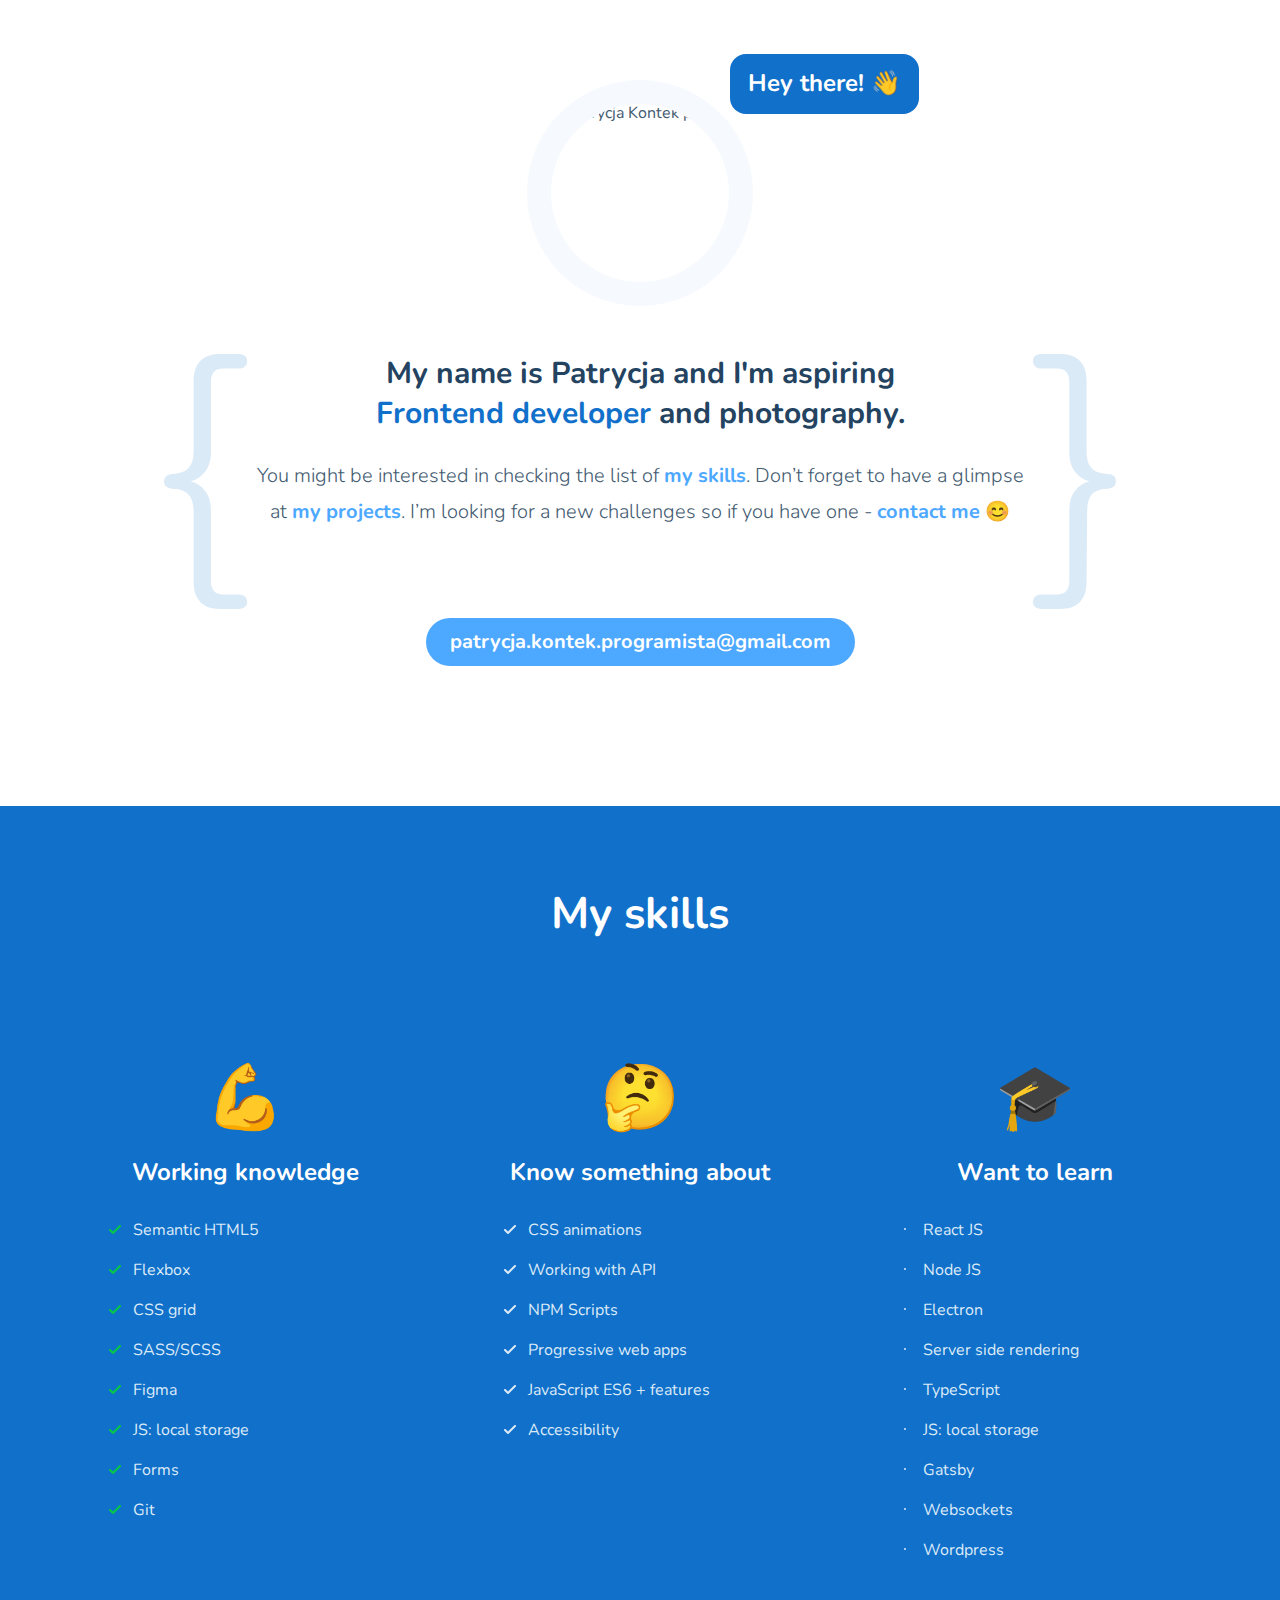
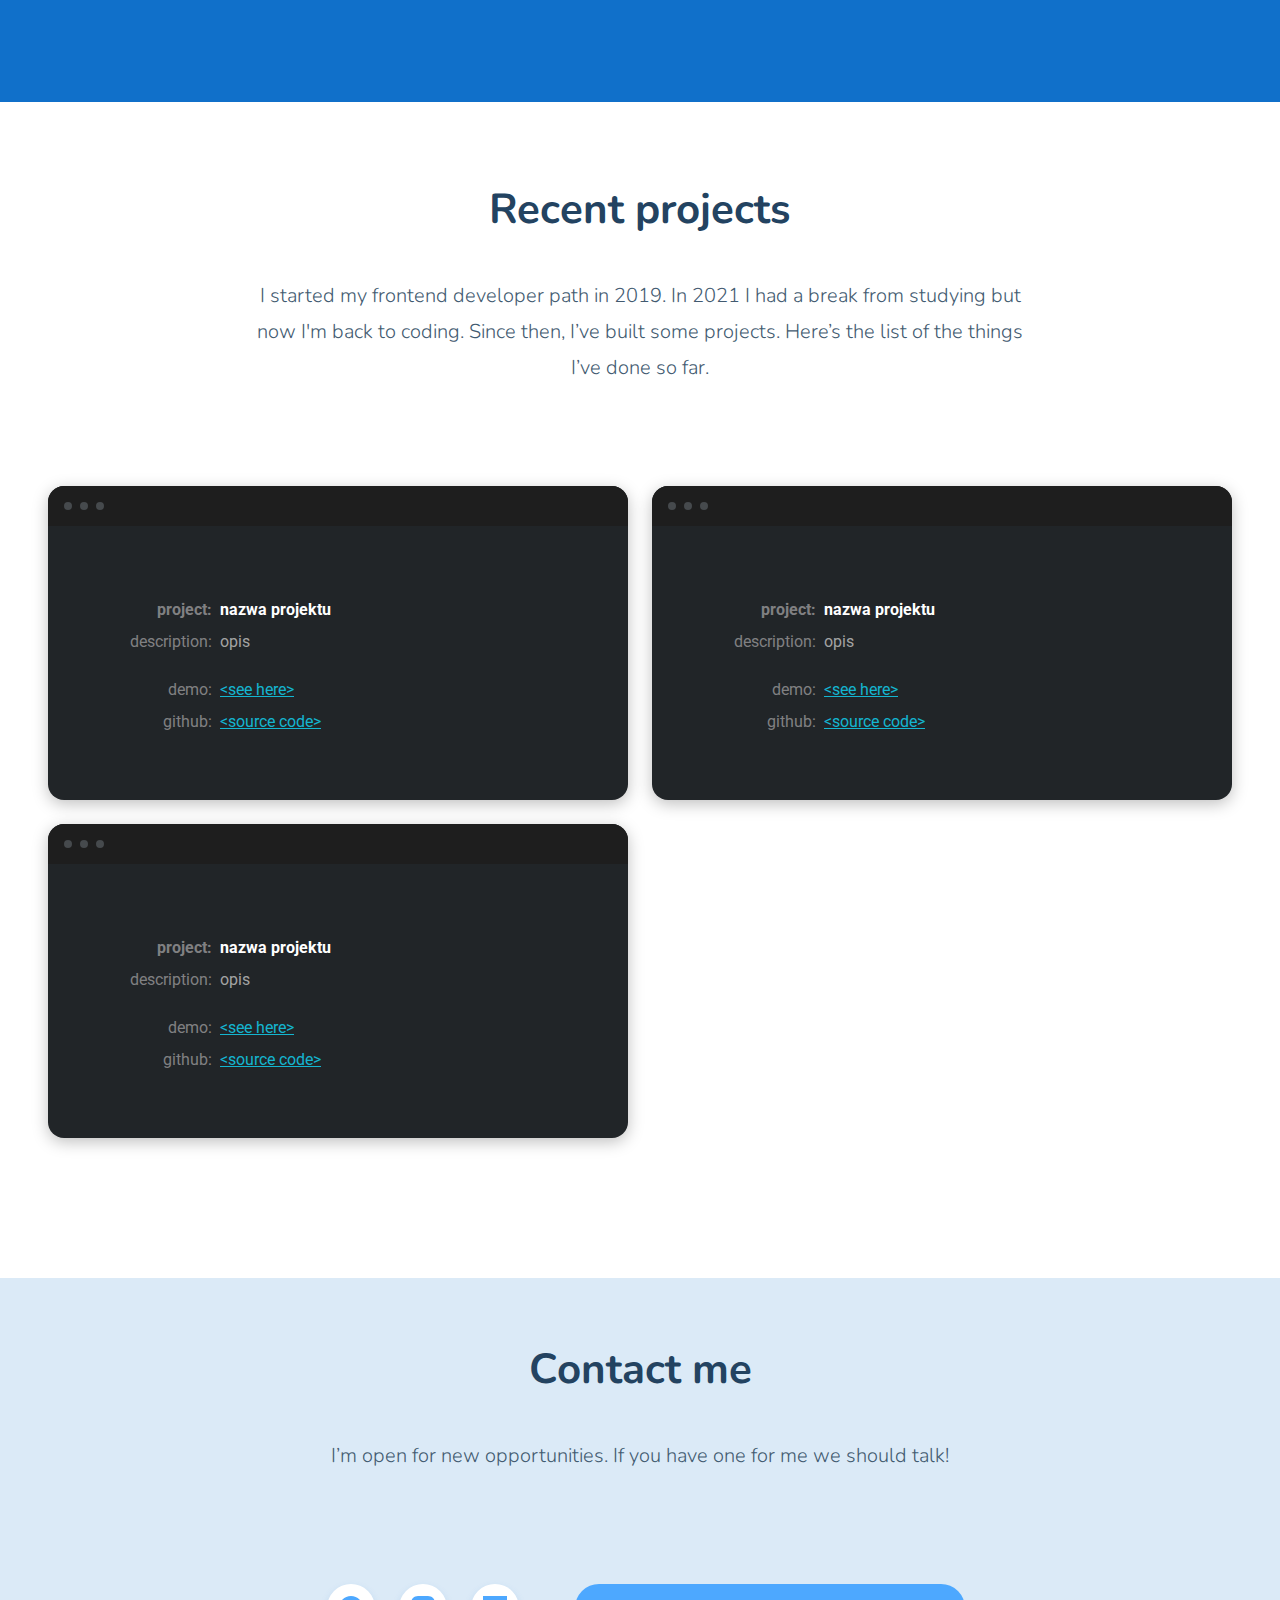
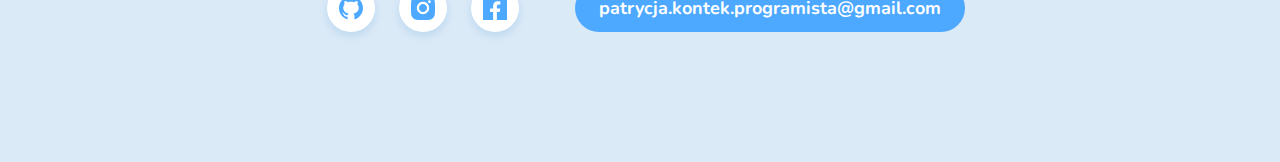
==== commit ff2748a6: "Updates" ====
--- a/index.html
+++ b/index.html
@@ -1 +1 @@
-<!doctype html><html lang="en"><head><meta charset="UTF-8"/><meta name="viewport" content="width=device-width,initial-scale=1"/><title>Patrycja Kontek - portfolio</title><meta name="description" content="PK skills & projects"/><meta property="og:title" content="Patrycja Kontek - portfolio"/><meta property="og:description" content="PK skills & projects"/><meta property="og:url" content="https://ptkontek.github.io"/><meta property="og:image" content="https://ptkontek.github.io/ptkontek.github.io/PK.png"/><link href="index.9ebd33c2.css" rel="stylesheet"></head><body><main><section class="hero"><div class="hero__image-container"><img class="hero__image" src="img/avatar.f8766d34.jpg" alt="Patrycja Kontek photo"/> <span class="hero__hello">Hey there! 👋</span></div><div class="hero__description"><h1 class="hero__header">My name is Patrycja and I'm aspiring <span class="hero__special">Frontend developer</span> and photography.</h1><p class="hero__paragraph">You might be interested in checking the list of <a class="hero__link" href="#skills">my skills</a>. Don’t forget to have a glimpse at <a class="hero__link" href="#project">my projects</a>. Currently I’m looking for a new challenges so if you have one - <a class="hero__link" href="#contact">contact me</a> 😊</p><a class="hero__contact" href="mailto:patrycja.kontek.programista@gmail.com">patrycja.kontek.programista@gmail.com</a></div></section><section class="skills" id="skills"><h2 class="skills__header">My skills</h2><article class="skills-section"><span class="skills-section__emoji">💪</span><h3 class="skills-section__header">Working knowledge</h3><ul class="skills-list"><li class="skills-list__item">Semantic HTML5</li><li class="skills-list__item">Flexbox</li><li class="skills-list__item">CSS grid</li><li class="skills-list__item">SASS/SCSS</li><li class="skills-list__item">Figma</li><li class="skills-list__item">JS: local storage</li><li class="skills-list__item">Forms</li><li class="skills-list__item">Git</li></ul></article><article class="skills-section"><span class="skills-section__emoji">🤔</span><h3 class="skills-section__header">Know something about</h3><ul class="skills-list skills-list--grey"><li class="skills-list__item">CSS animations</li><li class="skills-list__item">Working with API</li><li class="skills-list__item">NPM Scripts</li><li class="skills-list__item">Progressive web apps</li><li class="skills-list__item">JavaScript ES6 + features</li><li class="skills-list__item">Accessibility</li></ul></article><article class="skills-section"><span class="skills-section__emoji">🎓</span><h3 class="skills-section__header">Want to learn</h3><ul class="skills-list skills-list--dot"><li class="skills-list__item">React JS</li><li class="skills-list__item">Node JS</li><li class="skills-list__item">Electron</li><li class="skills-list__item">Server side rendering</li><li class="skills-list__item">TypeScript</li><li class="skills-list__item">JS: local storage</li><li class="skills-list__item">Gatsby</li><li class="skills-list__item">Websockets</li><li class="skills-list__item">Wordpress</li></ul></article></section><section class="projects" id="project"><h2 class="projects__header">Recent projects</h2><p class="projects__description">I started my frontend developer path in 2019. In 2021 I had a break from studying but now I'm back to coding. Since then, I’ve built some projects. Here’s the list of the things I’ve done so far.</p><div class="project-grid"><article class="project"><div class="project__window"><span class="project__circle"></span> <span class="project__circle"></span> <span class="project__circle"></span></div><div class="project__content"><img src="img/github-icon.ad33650a.svg" alt=""/><h3 class="project__grid project__title"><span class="project__label">project:</span><span>nazwa projektu</span></h3><p class="project__grid"><span class="project__label">description:</span><span>opis</span></p><p class="project__grid"><span class="project__label">demo:</span><span><a class="project__link" href="#" title="opis">&lt;see here&gt;</a></span></p><p class="project__grid"><span class="project__label">github:</span><span><a class="project__link" href="#" title="opis">&lt;source code&gt;</a></span></p></div></article></div></section><section class="contact" id="contact"><h2 class="contact__header">Contact me</h2><p class="contact__description">I’m open for new opportunities. If you have one for me we should talk!</p><div class="contact__links"><ul class="socials"><li class="socials__item"><a class="socials__link" href="https://github.com/ptkontek/"><img src="img/github.d527165b.svg" class="socials__icon" alt="Patrycja Kontek github"/></a></li><li class="socials__item"><a class="socials__link" href="https://www.instagram.com/patrycja_kontek/"><img src="img/ig.d5ce63e5.svg" class="socials__icon" alt="Patrycja Kontek instagram"/></a></li><li class="socials__item"><a class="socials__link" href="https://www.facebook.com/patrycja.kontek/"><img src="img/fb.1e018c8b.svg" class="socials__icon" alt="Patrycja Kontek facebook"/></a></li></ul><a class="contact__mail" href="mailto:patrycja.kontek.programista@gmail.com">patrycja.kontek.programista@gmail.com</a></div></section></main><script src="index.9ebd33c2.js"></script></body></html>+<!doctype html><html lang="en"><head><meta charset="UTF-8"/><meta name="viewport" content="width=device-width,initial-scale=1"/><title>Patrycja Kontek - portfolio</title><meta name="description" content="PK skills & projects"/><meta property="og:title" content="Patrycja Kontek - portfolio"/><meta property="og:description" content="PK skills & projects"/><meta property="og:url" content="https://ptkontek.github.io"/><meta property="og:image" content="https://ptkontek.github.io/ptkontek.github.io/PK.png"/><link href="index.86e1f36c.css" rel="stylesheet"></head><body><main><section class="hero"><div class="hero__image-container"><img class="hero__image" src="img/avatar.f8766d34.jpg" alt="Patrycja Kontek photo"/> <span class="hero__center"><span class="hero__hello">Hey there! 👋</span></span></div><div class="hero__description"><h1 class="hero__header">My name is Patrycja and I'm aspiring <span class="hero__special">Frontend developer</span> and photography.</h1><p class="hero__paragraph">You might be interested in checking the list of <a class="hero__link" href="#skills">my skills</a>. Don’t forget to have a glimpse at <a class="hero__link" href="#project">my projects</a>. I’m looking for a new challenges so if you have one - <a class="hero__link" href="#contact">contact me</a> 😊</p><a class="hero__contact" href="mailto:patrycja.kontek.programista@gmail.com">patrycja.kontek.programista@gmail.com</a></div></section><section class="skills" id="skills"><h2 class="skills__header">My skills</h2><div class="skills__columns"><article class="skills-section"><span class="skills-section__emoji">💪</span><h3 class="skills-section__header">Working knowledge</h3><ul class="skills-list"><li class="skills-list__item">Semantic HTML5</li><li class="skills-list__item">Flexbox</li><li class="skills-list__item">CSS grid</li><li class="skills-list__item">SASS/SCSS</li><li class="skills-list__item">Figma</li><li class="skills-list__item">JS: local storage</li><li class="skills-list__item">Forms</li><li class="skills-list__item">Git</li></ul></article><article class="skills-section"><span class="skills-section__emoji">🤔</span><h3 class="skills-section__header">Know something about</h3><ul class="skills-list skills-list--grey"><li class="skills-list__item">CSS animations</li><li class="skills-list__item">Working with API</li><li class="skills-list__item">NPM Scripts</li><li class="skills-list__item">Progressive web apps</li><li class="skills-list__item">JavaScript ES6 + features</li><li class="skills-list__item">Accessibility</li></ul></article><article class="skills-section"><span class="skills-section__emoji">🎓</span><h3 class="skills-section__header">Want to learn</h3><ul class="skills-list skills-list--dot"><li class="skills-list__item">React JS</li><li class="skills-list__item">Node JS</li><li class="skills-list__item">Electron</li><li class="skills-list__item">Server side rendering</li><li class="skills-list__item">TypeScript</li><li class="skills-list__item">JS: local storage</li><li class="skills-list__item">Gatsby</li><li class="skills-list__item">Websockets</li><li class="skills-list__item">Wordpress</li></ul></article></div></section><section class="projects" id="project"><h2 class="projects__header">Recent projects</h2><p class="projects__description">I started my frontend developer path in 2019. In 2021 I had a break from studying but now I'm back to coding. Since then, I’ve built some projects. Here’s the list of the things I’ve done so far.</p><div class="project-grid"><article class="project"><div class="project__window"><span class="project__circle"></span> <span class="project__circle"></span> <span class="project__circle"></span></div><div class="project__content"><img src="img/github-icon.ad33650a.svg" alt=""/><h3 class="project__grid project__title"><span class="project__label">project:</span><span>nazwa projektu</span></h3><p class="project__grid project__grid--description"><span class="project__label">description:</span><span>opis</span></p><p class="project__grid"><span class="project__label">demo:</span><span><a class="project__link" href="#" title="opis">&lt;see here&gt;</a></span></p><p class="project__grid"><span class="project__label">github:</span><span><a class="project__link" href="#" title="opis">&lt;source code&gt;</a></span></p></div></article><article class="project"><div class="project__window"><span class="project__circle"></span> <span class="project__circle"></span> <span class="project__circle"></span></div><div class="project__content"><img src="img/github-icon.ad33650a.svg" alt=""/><h3 class="project__grid project__title"><span class="project__label">project:</span><span>nazwa projektu</span></h3><p class="project__grid project__grid--description"><span class="project__label">description:</span><span>opis</span></p><p class="project__grid"><span class="project__label">demo:</span><span><a class="project__link" href="#" title="opis">&lt;see here&gt;</a></span></p><p class="project__grid"><span class="project__label">github:</span><span><a class="project__link" href="#" title="opis">&lt;source code&gt;</a></span></p></div></article><article class="project"><div class="project__window"><span class="project__circle"></span> <span class="project__circle"></span> <span class="project__circle"></span></div><div class="project__content"><img src="img/github-icon.ad33650a.svg" alt=""/><h3 class="project__grid project__title"><span class="project__label">project:</span><span>nazwa projektu</span></h3><p class="project__grid project__grid--description"><span class="project__label">description:</span><span>opis</span></p><p class="project__grid"><span class="project__label">demo:</span><span><a class="project__link" href="#" title="opis">&lt;see here&gt;</a></span></p><p class="project__grid"><span class="project__label">github:</span><span><a class="project__link" href="#" title="opis">&lt;source code&gt;</a></span></p></div></article></div></section><section class="contact" id="contact"><h2 class="contact__header">Contact me</h2><p class="contact__description">I’m open for new opportunities. If you have one for me we should talk!</p><div class="contact__links"><ul class="socials"><li class="socials__item"><a class="socials__link" href="https://github.com/ptkontek/"><img src="img/github.d527165b.svg" class="socials__icon" alt="Patrycja Kontek github"/></a></li><li class="socials__item"><a class="socials__link" href="https://www.instagram.com/patrycja_kontek/"><img src="img/ig.d5ce63e5.svg" class="socials__icon" alt="Patrycja Kontek instagram"/></a></li><li class="socials__item"><a class="socials__link" href="https://www.facebook.com/patrycja.kontek/"><img src="img/fb.1e018c8b.svg" class="socials__icon" alt="Patrycja Kontek facebook"/></a></li></ul><a class="contact__mail" href="mailto:patrycja.kontek.programista@gmail.com">patrycja.kontek.programista@gmail.com</a></div></section></main><script src="index.86e1f36c.js"></script></body></html>--- a/index.86e1f36c.css
+++ b/index.86e1f36c.css
@@ -0,0 +1,2 @@
+@import url(https://fonts.googleapis.com/css2?family=Nunito:wght@300;400;600;700&family=Roboto:wght@400;700&display=swap);
+/*! normalize.css v8.0.1 | MIT License | github.com/necolas/normalize.css */html{line-height:1.15;-webkit-text-size-adjust:100%}body{margin:0}main{display:block}h1{font-size:2em;margin:.67em 0}hr{box-sizing:content-box;height:0;overflow:visible}pre{font-family:monospace,monospace;font-size:1em}a{background-color:transparent}abbr[title]{border-bottom:none;text-decoration:underline;text-decoration:underline dotted}b,strong{font-weight:bolder}code,kbd,samp{font-family:monospace,monospace;font-size:1em}small{font-size:80%}sub,sup{font-size:75%;line-height:0;position:relative;vertical-align:baseline}sub{bottom:-.25em}sup{top:-.5em}img{border-style:none}button,input,optgroup,select,textarea{font-family:inherit;font-size:100%;line-height:1.15;margin:0}button,input{overflow:visible}button,select{text-transform:none}[type=button],[type=reset],[type=submit],button{-webkit-appearance:button}[type=button]::-moz-focus-inner,[type=reset]::-moz-focus-inner,[type=submit]::-moz-focus-inner,button::-moz-focus-inner{border-style:none;padding:0}[type=button]:-moz-focusring,[type=reset]:-moz-focusring,[type=submit]:-moz-focusring,button:-moz-focusring{outline:1px dotted ButtonText}fieldset{padding:.35em .75em .625em}legend{box-sizing:border-box;color:inherit;display:table;max-width:100%;padding:0;white-space:normal}progress{vertical-align:baseline}textarea{overflow:auto}[type=checkbox],[type=radio]{box-sizing:border-box;padding:0}[type=number]::-webkit-inner-spin-button,[type=number]::-webkit-outer-spin-button{height:auto}[type=search]{-webkit-appearance:textfield;outline-offset:-2px}[type=search]::-webkit-search-decoration{-webkit-appearance:none}::-webkit-file-upload-button{-webkit-appearance:button;font:inherit}details{display:block}summary{display:list-item}[hidden],template{display:none}.contact{background:#dbeaf7;padding:64px 16px 20px}.contact__header{margin-top:0;font-weight:700;font-size:36px;line-height:48px;text-align:center;color:#234361}@media(min-width:960px){.contact__header{font-size:42px;line-height:56px;margin-bottom:40px}}.contact__description{font-weight:300;font-size:16px;line-height:32px;text-align:center;color:#425a70}@media(min-width:960px){.contact__description{font-size:20px;line-height:36px}}.contact__links{text-align:center}@media(min-width:960px){.contact__links{display:flex;align-items:center;justify-content:space-between;max-width:650px;margin:110px auto}}.contact__mail{border-radius:64px;color:#fff;padding:4px 10px;background:#4da8ff;font-size:14px;line-height:40px;display:inline-block;text-decoration:none;font-weight:700}@media(min-width:768px){.contact__mail{font-size:18px;padding:4px 24px}}.hero{padding:80px 16px 0}@media(min-width:768px){.hero{max-width:768px;margin:0 auto}}@media(min-width:960px){.hero{max-width:100%}}.hero__center{position:absolute;left:calc(50% + 90px);top:-26px}.hero__contact{border-radius:64px;color:#fff;padding:4px 10px;background:#4da8ff;font-size:14px;line-height:40px;display:inline-block;text-decoration:none;font-weight:700;margin-top:48px}@media(min-width:768px){.hero__contact{font-size:18px;padding:4px 24px}}@media(min-width:960px){.hero__contact{font-size:20px;line-height:40px;margin-top:68px}}.hero__description{font-weight:300;font-size:16px;line-height:32px;text-align:center;margin-bottom:56px}@media(min-width:960px){.hero__description{font-size:20px;line-height:36px;max-width:786px;margin:40px auto 140px;position:relative}.hero__description:after,.hero__description:before{width:83px;height:255px;content:"";display:block;position:absolute;top:0}.hero__description:before{background:url(img/left.e24c2ca0.svg);right:100%}.hero__description:after{background:url(img/right.767db10b.svg);left:100%}}.hero__header{font-size:26px;line-height:32px;color:#234361}@media(min-width:960px){.hero__header{font-size:30px;line-height:40px;margin:48px auto 24px}}.hero__hello{display:none}@media(min-width:960px){.hero__hello{display:block;color:#fff;background:#1070ca;padding:16px 18px;border-radius:16px;font-weight:700;font-size:24px;position:relative}.hero__hello:after{content:"";position:absolute;top:100%;left:32px;display:block;width:18px;height:22px;background:url(img/speech.13333786.svg)}}.hero__image{box-sizing:content-box;width:96px;height:96px;border:16px solid #f6f9fd;border-radius:50%}@media(min-width:960px){.hero__image{width:178px;height:178px;border:24px solid #f6f9fd}}.hero__image-container{display:flex;align-items:center;justify-content:center;position:relative}.hero__link{font-weight:700;color:#4da8ff;text-decoration:none}.hero__special{color:#1070ca;white-space:nowrap}.projects{padding:64px 16px 88px}@media(min-width:960px){.projects{padding:80px 16px 140px}}.projects__header{font-weight:700;font-size:36px;line-height:48px;text-align:center;color:#234361;margin:0 0 40px}@media(min-width:960px){.projects__header{font-size:42px;line-height:56px}}.projects__description{font-weight:300;font-size:16px;line-height:32px;text-align:center;max-width:786px;margin:0 auto 46px}@media(min-width:960px){.projects__description{font-size:20px;line-height:36px;margin-bottom:100px}}.project{background:#212528;border-radius:16px;color:#a3a3a3;font-family:Roboto,sans-serif;font-size:14px;font-weight:400;line-height:24px;overflow:hidden;box-shadow:0 4px 16px rgba(0,0,0,.25)}@media(min-width:960px){.project{font-size:16px}}.project__circle{display:block;width:8px;height:8px;background:#464a4d;border-radius:50px;margin-right:8px}.project__content{padding:24px 16px}@media(min-width:960px){.project__content{padding:24px 48px 58px}}.project__grid{display:grid;grid-template-columns:102px 1fr;-moz-column-gap:8px;column-gap:8px;margin:0 0 8px}@media(min-width:960px){.project__grid{grid-template-columns:116px 1fr}}.project__grid--description{margin-bottom:24px}.project__label{display:block;text-align:right;color:#808082}.project__link{color:#14b5d0}.project__title{color:#fff;font-size:14px;font-weight:700;line-height:24px;margin-top:24px}@media(min-width:960px){.project__title{font-size:16px}}.project__window{height:40px;background:#1e1e1e;display:flex;align-items:center;padding:0 0 0 16px}.project-grid{display:grid;-moz-column-gap:24px;column-gap:24px;row-gap:24px;max-width:1184px;margin:0 auto}@media(min-width:768px){.project-grid{grid-template-columns:1fr 1fr}}.skills{background:#1070ca;color:#fff;padding:64px 16px 88px}@media(min-width:960px){.skills{padding:80px 16px 140px}}@media(min-width:960px){.skills__columns{display:grid;grid-template-columns:1fr 1fr 1fr;max-width:1184px;margin:0 auto}}.skills__header{font-weight:700;font-size:36px;line-height:48px;text-align:center;margin:0 0 80px}@media(min-width:960px){.skills__header{font-size:44px;line-height:56px;margin:0 0 56px}}.skills-list{font-style:normal;font-size:16px;line-height:24px;color:#dbeaf7;width:280px;margin:0 auto;list-style-type:none;padding:0}.skills-list__item{padding:0 0 0 24px;margin:16px 4px 0;position:relative}.skills-list__item:before{position:absolute;left:0;top:7px;display:block;content:"";width:12px;height:9px;background-image:url(img/small-tick-green.7747dc29.svg)}.skills-list--grey .skills-list__item:before{background-image:url(img/small-tick-grey.a397d03e.svg)}.skills-list--dot .skills-list__item:before{width:2px;height:2px;border-radius:50px;background:#dbeaf7;top:10px;left:5px}.skills-section{margin-top:64px}.skills-section__emoji{font-size:64px;line-height:72px;display:block;text-align:center}.skills-section__header{font-weight:700;font-size:24px;line-height:44px;text-align:center;margin:16px 0 24px}.socials{list-style-type:none;padding:0;margin:56px 0 64px;display:flex;justify-content:center}@media(min-width:960px){.socials{margin:0}}.socials__item{margin:0 12px}.socials__link{width:48px;height:48px;background:#fff;display:flex;justify-content:center;align-items:center;border-radius:50%;box-shadow:0 4px 8px rgba(16,112,202,.15)}html{box-sizing:border-box}*,:after,:before{box-sizing:inherit}body{font-family:Nunito,sans-serif;color:#425a70}